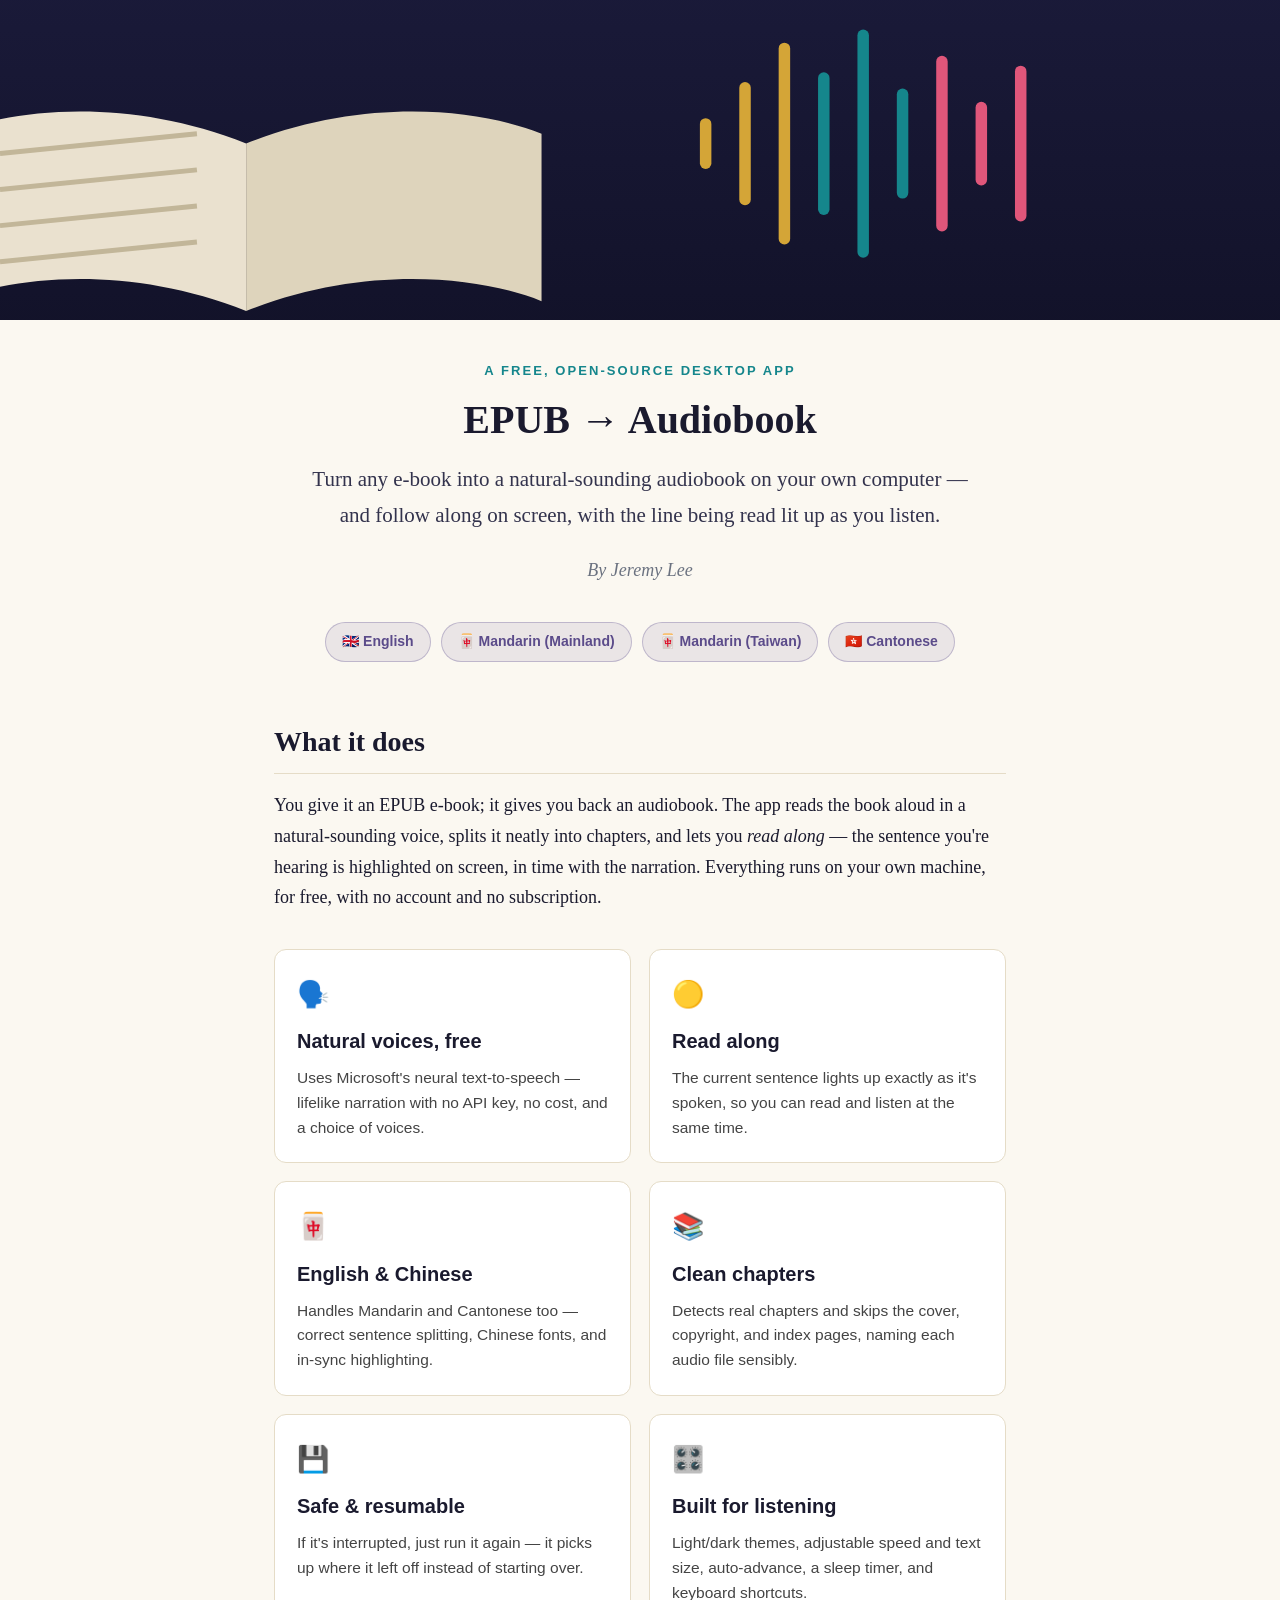
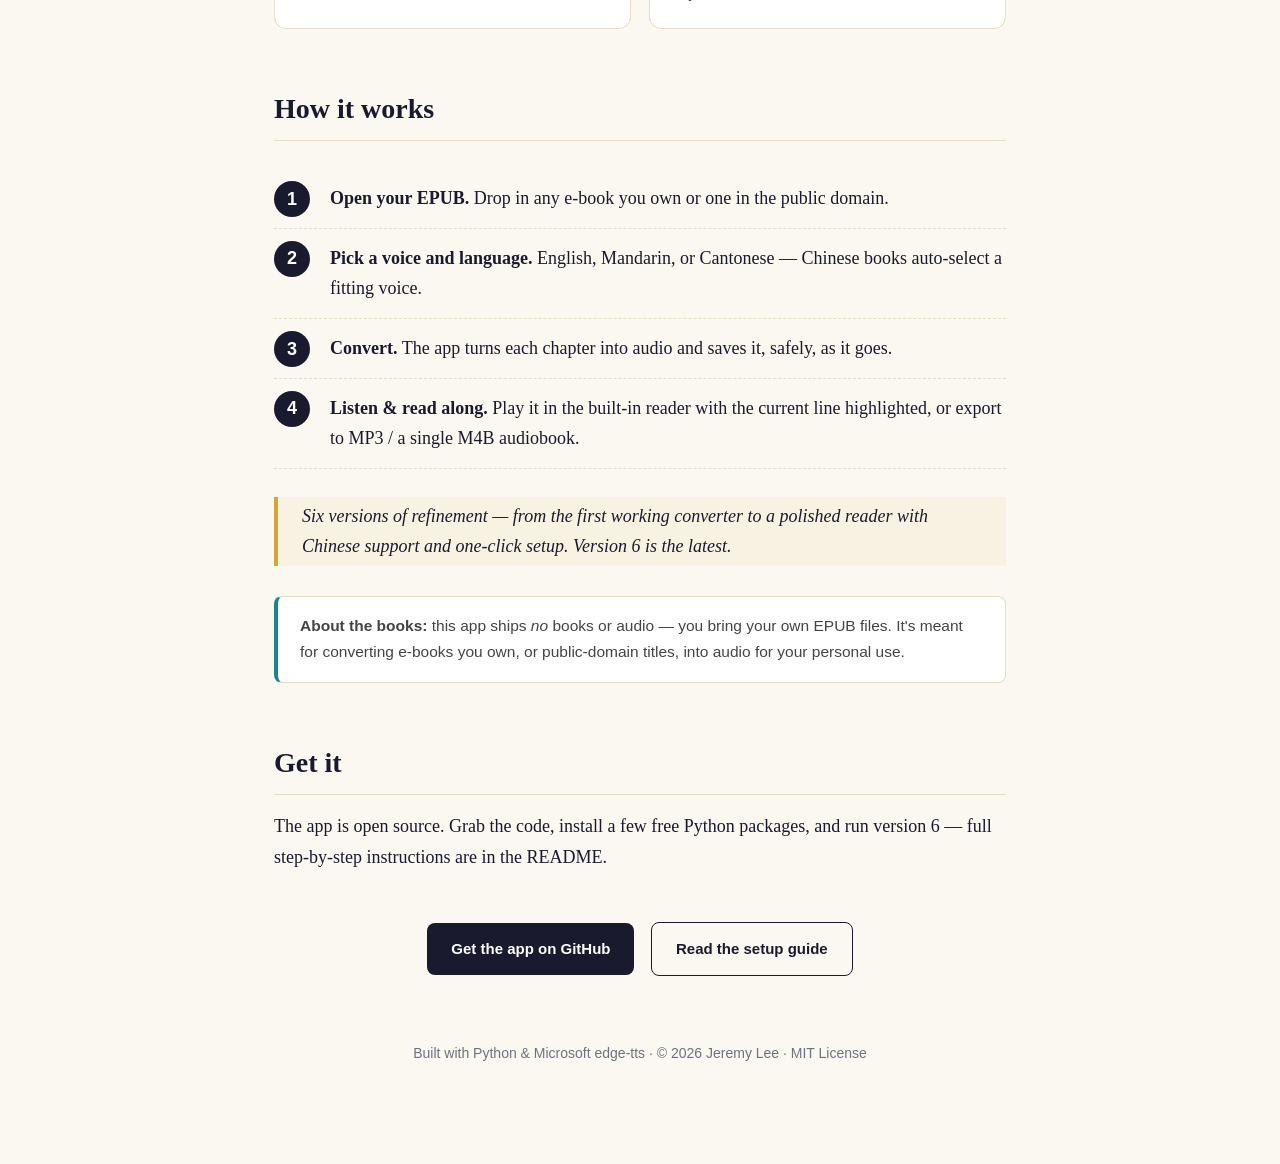
==== index.html @ 3f962c54 "EPUB to Audiobook: V1-V6 app code, README, and public showcase page (code only)" ====
<!DOCTYPE html>
<html lang="en">
<head>
<meta charset="utf-8"/>
<meta name="viewport" content="width=device-width, initial-scale=1"/>
<title>EPUB → Audiobook — Turn any e-book into an audiobook you can read along to</title>
<meta name="description" content="A free app that turns any EPUB e-book into a natural-sounding audiobook on your own computer — with read-along highlighting, in English, Mandarin, and Cantonese." />
<style>
  :root {
    --ink: #1a1a2e;
    --paper: #FBF8F1;
    --rule: #E5DCC7;
    --soft: #6B7280;
    --accent: #D4A537;
    --teal: #15868C;
    --plum: #5B4B8A;
  }
  * { box-sizing: border-box; }
  html, body { margin: 0; padding: 0; }
  body {
    background: var(--paper);
    color: var(--ink);
    font-family: Georgia, 'Times New Roman', serif;
    line-height: 1.7;
    font-size: 18px;
  }
  .hero { width: 100%; background: #14142b; overflow: hidden; }
  .hero svg { width: 100%; height: 320px; display: block; }
  .container { max-width: 780px; margin: 0 auto; padding: 40px 24px 80px; }
  .kicker {
    text-transform: uppercase;
    letter-spacing: 0.16em;
    font-family: 'Helvetica Neue', Arial, sans-serif;
    font-size: 13px;
    color: var(--teal);
    font-weight: 700;
    text-align: center;
    margin-bottom: 14px;
  }
  h1 { font-size: 40px; line-height: 1.2; text-align: center; margin: 0 0 18px; }
  .lede { font-size: 21px; color: #33334d; text-align: center; margin: 0 auto 8px; max-width: 660px; }
  .byline { color: var(--soft); font-style: italic; margin: 22px 0 36px; text-align: center; }
  h2 { font-size: 28px; margin: 56px 0 16px; border-bottom: 1px solid var(--rule); padding-bottom: 8px; }
  h3 { font-size: 20px; margin: 0 0 8px; }
  p { margin: 0 0 18px; }
  a { color: var(--teal); }
  .features { display: grid; grid-template-columns: repeat(2, 1fr); gap: 18px; margin: 36px 0; }
  .card {
    background: #fff; border: 1px solid var(--rule); border-radius: 12px;
    padding: 22px 22px; font-family: 'Helvetica Neue', Arial, sans-serif;
  }
  .card .ico { font-size: 26px; }
  .card h3 { font-family: 'Helvetica Neue', Arial, sans-serif; margin-top: 8px; }
  .card p { font-size: 15.5px; color: #444; margin: 0; line-height: 1.6; }
  .steps { counter-reset: step; list-style: none; padding: 0; margin: 28px 0; }
  .steps li {
    position: relative; padding: 14px 0 14px 56px; border-bottom: 1px dashed var(--rule);
  }
  .steps li::before {
    counter-increment: step; content: counter(step);
    position: absolute; left: 0; top: 12px;
    width: 36px; height: 36px; border-radius: 50%;
    background: var(--ink); color: #fff; font-family: 'Helvetica Neue', Arial, sans-serif;
    font-weight: 700; display: flex; align-items: center; justify-content: center;
  }
  .langs { display: flex; flex-wrap: wrap; gap: 10px; margin: 18px 0 6px; justify-content: center; }
  .chip {
    font-family: 'Helvetica Neue', Arial, sans-serif; font-size: 14px; font-weight: 600;
    background: rgba(91,75,138,0.10); color: var(--plum);
    border: 1px solid rgba(91,75,138,0.30); border-radius: 999px; padding: 7px 16px;
  }
  blockquote {
    border-left: 4px solid var(--accent); margin: 28px 0; padding: 4px 24px;
    font-style: italic; background: rgba(212, 165, 55, 0.08);
  }
  .btnrow { text-align: center; margin: 44px 0 8px; }
  .btn {
    display: inline-block; font-family: 'Helvetica Neue', Arial, sans-serif;
    font-size: 15px; font-weight: 600; text-decoration: none; padding: 13px 24px;
    border-radius: 8px; margin: 6px;
  }
  .btn-solid { background: var(--ink); color: #fff; }
  .btn-ghost { border: 1px solid var(--ink); color: var(--ink); }
  .note {
    background: #fff; border: 1px solid var(--rule); border-left: 4px solid var(--teal);
    border-radius: 8px; padding: 16px 22px; font-size: 15.5px; color: #444;
    font-family: 'Helvetica Neue', Arial, sans-serif; margin: 30px 0;
  }
  .footer { text-align: center; color: var(--soft); font-size: 14px; margin-top: 60px; font-family: 'Helvetica Neue', Arial, sans-serif; }
  @media (max-width: 560px) {
    h1 { font-size: 30px; }
    .features { grid-template-columns: 1fr; }
    .hero svg { height: 240px; }
  }
</style>
</head>
<body>
<div class="hero">
  <svg viewBox="0 0 780 320" preserveAspectRatio="xMidYMid slice" xmlns="http://www.w3.org/2000/svg" role="img" aria-label="An open book turning into sound waves">
    <defs>
      <linearGradient id="bg" x1="0" y1="0" x2="0" y2="1">
        <stop offset="0" stop-color="#1c1c3d"/>
        <stop offset="1" stop-color="#101025"/>
      </linearGradient>
    </defs>
    <rect width="780" height="320" fill="url(#bg)"/>
    <!-- open book -->
    <g transform="translate(150,150)">
      <path d="M0 0 C-70 -28 -140 -22 -180 -6 L-180 96 C-140 80 -70 74 0 102 Z" fill="#f3ead6" opacity="0.96"/>
      <path d="M0 0 C70 -28 140 -22 180 -6 L180 96 C140 80 70 74 0 102 Z" fill="#e7dcc2" opacity="0.96"/>
      <g stroke="#b9ac8c" stroke-width="3" opacity="0.8">
        <line x1="-150" y1="6" x2="-30" y2="-6"/>
        <line x1="-150" y1="28" x2="-30" y2="16"/>
        <line x1="-150" y1="50" x2="-30" y2="38"/>
        <line x1="-150" y1="72" x2="-30" y2="60"/>
      </g>
    </g>
    <!-- sound waves -->
    <g transform="translate(430,150)" stroke-linecap="round" fill="none">
      <g stroke="#D4A537" stroke-width="7">
        <line x1="0" y1="-12" x2="0" y2="12"/>
        <line x1="24" y1="-34" x2="24" y2="34"/>
        <line x1="48" y1="-58" x2="48" y2="58"/>
      </g>
      <g stroke="#15868C" stroke-width="7">
        <line x1="72" y1="-40" x2="72" y2="40"/>
        <line x1="96" y1="-66" x2="96" y2="66"/>
        <line x1="120" y1="-30" x2="120" y2="30"/>
      </g>
      <g stroke="#E0567A" stroke-width="7">
        <line x1="144" y1="-50" x2="144" y2="50"/>
        <line x1="168" y1="-22" x2="168" y2="22"/>
        <line x1="192" y1="-44" x2="192" y2="44"/>
      </g>
    </g>
  </svg>
</div>

<div class="container">
  <p class="kicker">A free, open-source desktop app</p>
  <h1>EPUB → Audiobook</h1>
  <p class="lede">Turn any e-book into a natural-sounding audiobook on your own computer —
  and follow along on screen, with the line being read lit up as you listen.</p>
  <p class="byline">By Jeremy Lee</p>

  <div class="langs">
    <span class="chip">🇬🇧 English</span>
    <span class="chip">🀄 Mandarin (Mainland)</span>
    <span class="chip">🀄 Mandarin (Taiwan)</span>
    <span class="chip">🇭🇰 Cantonese</span>
  </div>

  <h2>What it does</h2>
  <p>You give it an EPUB e-book; it gives you back an audiobook. The app reads the
  book aloud in a natural-sounding voice, splits it neatly into chapters, and lets
  you <em>read along</em> — the sentence you're hearing is highlighted on screen, in
  time with the narration. Everything runs on your own machine, for free, with no
  account and no subscription.</p>

  <div class="features">
    <div class="card">
      <div class="ico">🗣️</div>
      <h3>Natural voices, free</h3>
      <p>Uses Microsoft's neural text-to-speech — lifelike narration with no API key, no cost, and a choice of voices.</p>
    </div>
    <div class="card">
      <div class="ico">🟡</div>
      <h3>Read along</h3>
      <p>The current sentence lights up exactly as it's spoken, so you can read and listen at the same time.</p>
    </div>
    <div class="card">
      <div class="ico">🀄</div>
      <h3>English &amp; Chinese</h3>
      <p>Handles Mandarin and Cantonese too — correct sentence splitting, Chinese fonts, and in-sync highlighting.</p>
    </div>
    <div class="card">
      <div class="ico">📚</div>
      <h3>Clean chapters</h3>
      <p>Detects real chapters and skips the cover, copyright, and index pages, naming each audio file sensibly.</p>
    </div>
    <div class="card">
      <div class="ico">💾</div>
      <h3>Safe &amp; resumable</h3>
      <p>If it's interrupted, just run it again — it picks up where it left off instead of starting over.</p>
    </div>
    <div class="card">
      <div class="ico">🎛️</div>
      <h3>Built for listening</h3>
      <p>Light/dark themes, adjustable speed and text size, auto-advance, a sleep timer, and keyboard shortcuts.</p>
    </div>
  </div>

  <h2>How it works</h2>
  <ol class="steps">
    <li><strong>Open your EPUB.</strong> Drop in any e-book you own or one in the public domain.</li>
    <li><strong>Pick a voice and language.</strong> English, Mandarin, or Cantonese — Chinese books auto-select a fitting voice.</li>
    <li><strong>Convert.</strong> The app turns each chapter into audio and saves it, safely, as it goes.</li>
    <li><strong>Listen &amp; read along.</strong> Play it in the built-in reader with the current line highlighted, or export to MP3 / a single M4B audiobook.</li>
  </ol>

  <blockquote>Six versions of refinement — from the first working converter to a polished
  reader with Chinese support and one-click setup. Version 6 is the latest.</blockquote>

  <div class="note">
    <strong>About the books:</strong> this app ships <em>no</em> books or audio — you bring your
    own EPUB files. It's meant for converting e-books you own, or public-domain titles,
    into audio for your personal use.
  </div>

  <h2>Get it</h2>
  <p>The app is open source. Grab the code, install a few free Python packages, and run
  version 6 — full step-by-step instructions are in the README.</p>

  <div class="btnrow">
    <a class="btn btn-solid" href="https://github.com/lyhjeremy/epub-to-audiobook">Get the app on GitHub</a>
    <a class="btn btn-ghost" href="https://github.com/lyhjeremy/epub-to-audiobook#quick-start-v6">Read the setup guide</a>
  </div>

  <p class="footer">Built with Python &amp; Microsoft edge-tts &middot; &copy; 2026 Jeremy Lee &middot; MIT License</p>
</div>
</body>
</html>
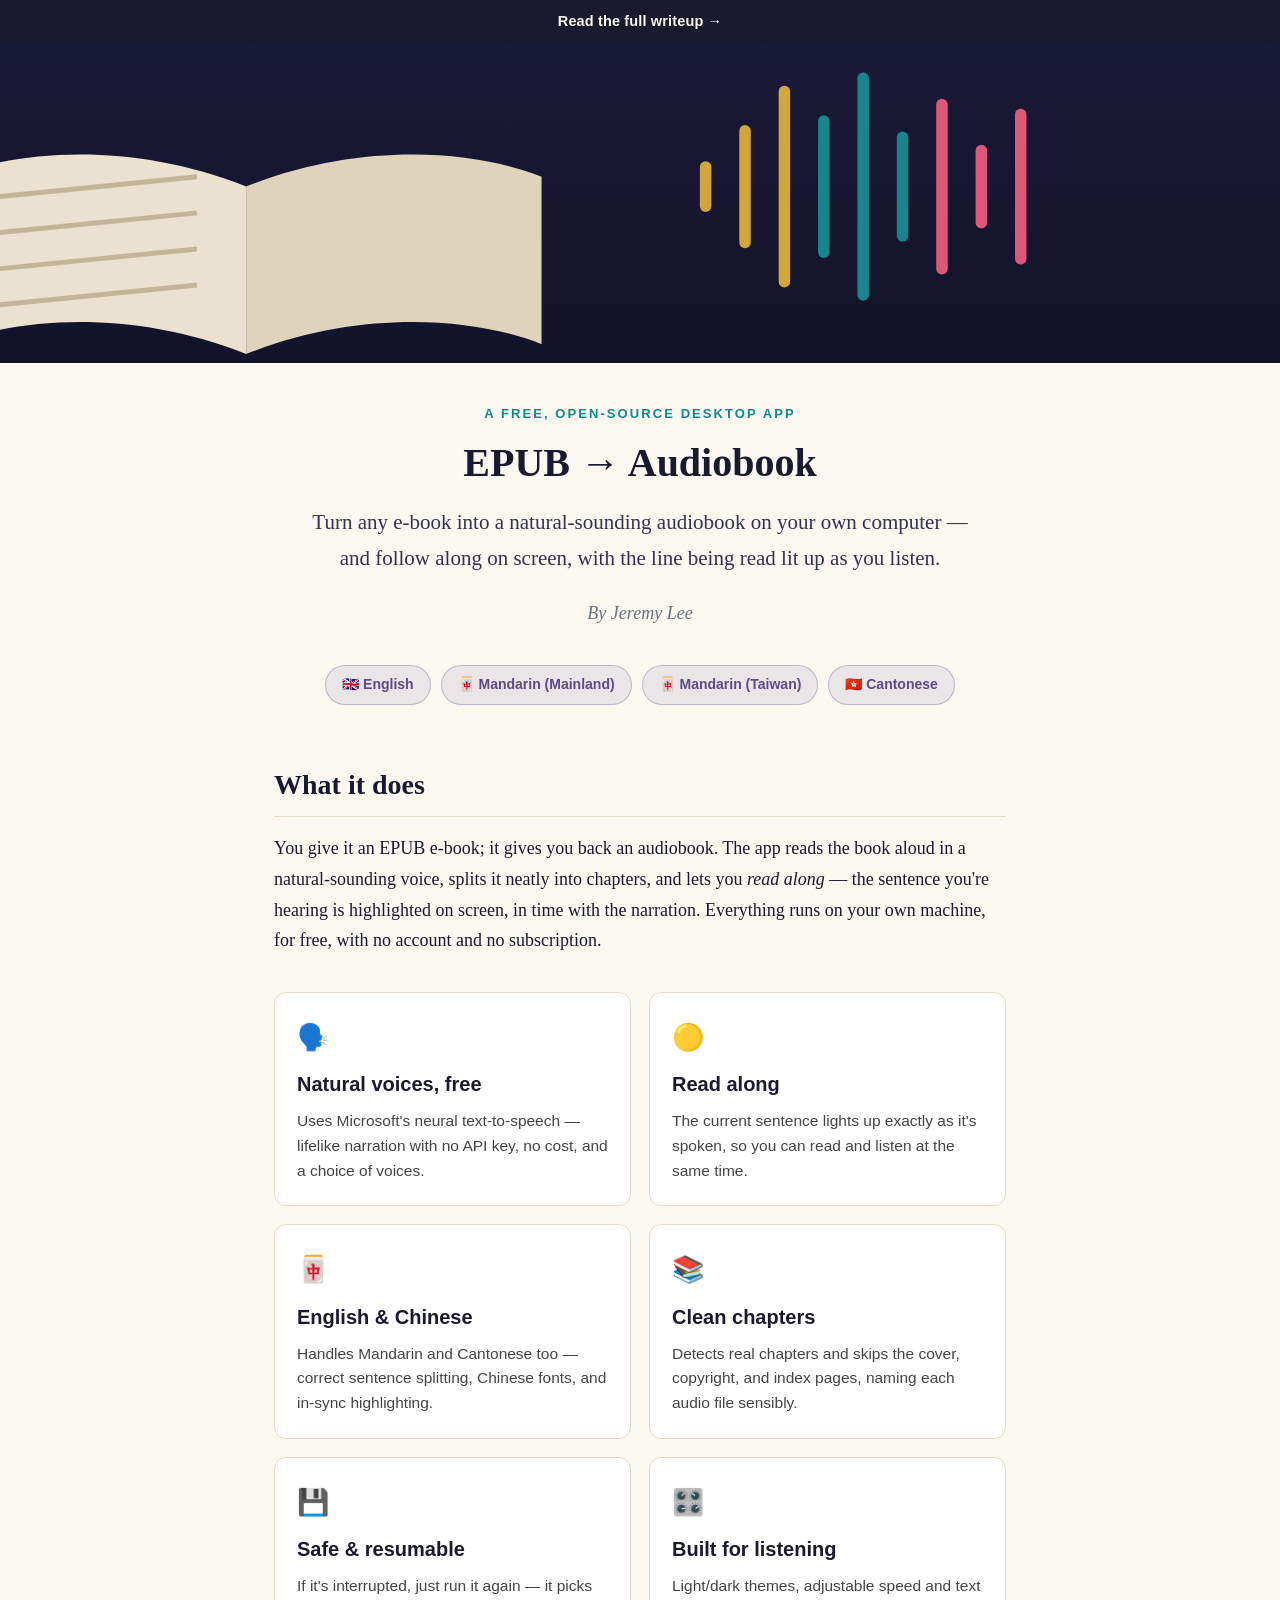
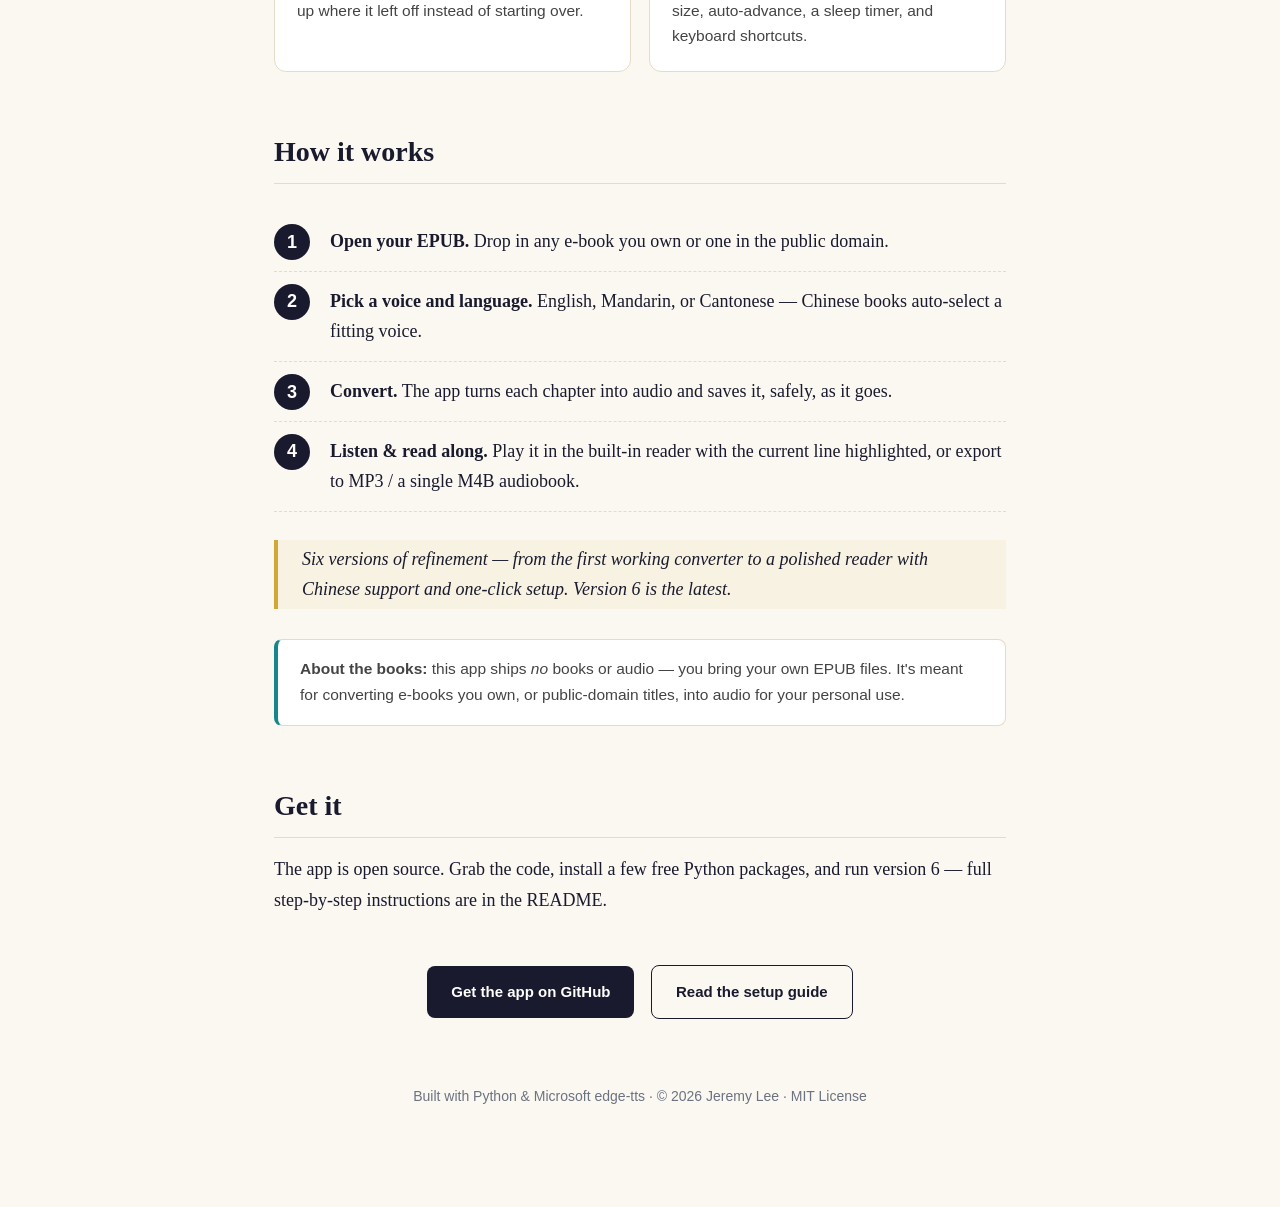
==== commit 25d369c9: "Link the writeup page from the landing page Nothing on the published site pointed at /overview/ befo" ====
--- a/index.html
+++ b/index.html
@@ -95,6 +95,8 @@
 </style>
 </head>
 <body>
+<a href="overview/" data-overview-link style="display:block;background:#1a1a2e;color:#FBF8F1;text-align:center;padding:11px 18px;font:600 14.5px/1.45 -apple-system,'Helvetica Neue',Arial,sans-serif;letter-spacing:.01em;text-decoration:none">Read the full writeup&nbsp;&rarr;</a>
+
 <div class="hero">
   <svg viewBox="0 0 780 320" preserveAspectRatio="xMidYMid slice" xmlns="http://www.w3.org/2000/svg" role="img" aria-label="An open book turning into sound waves">
     <defs>
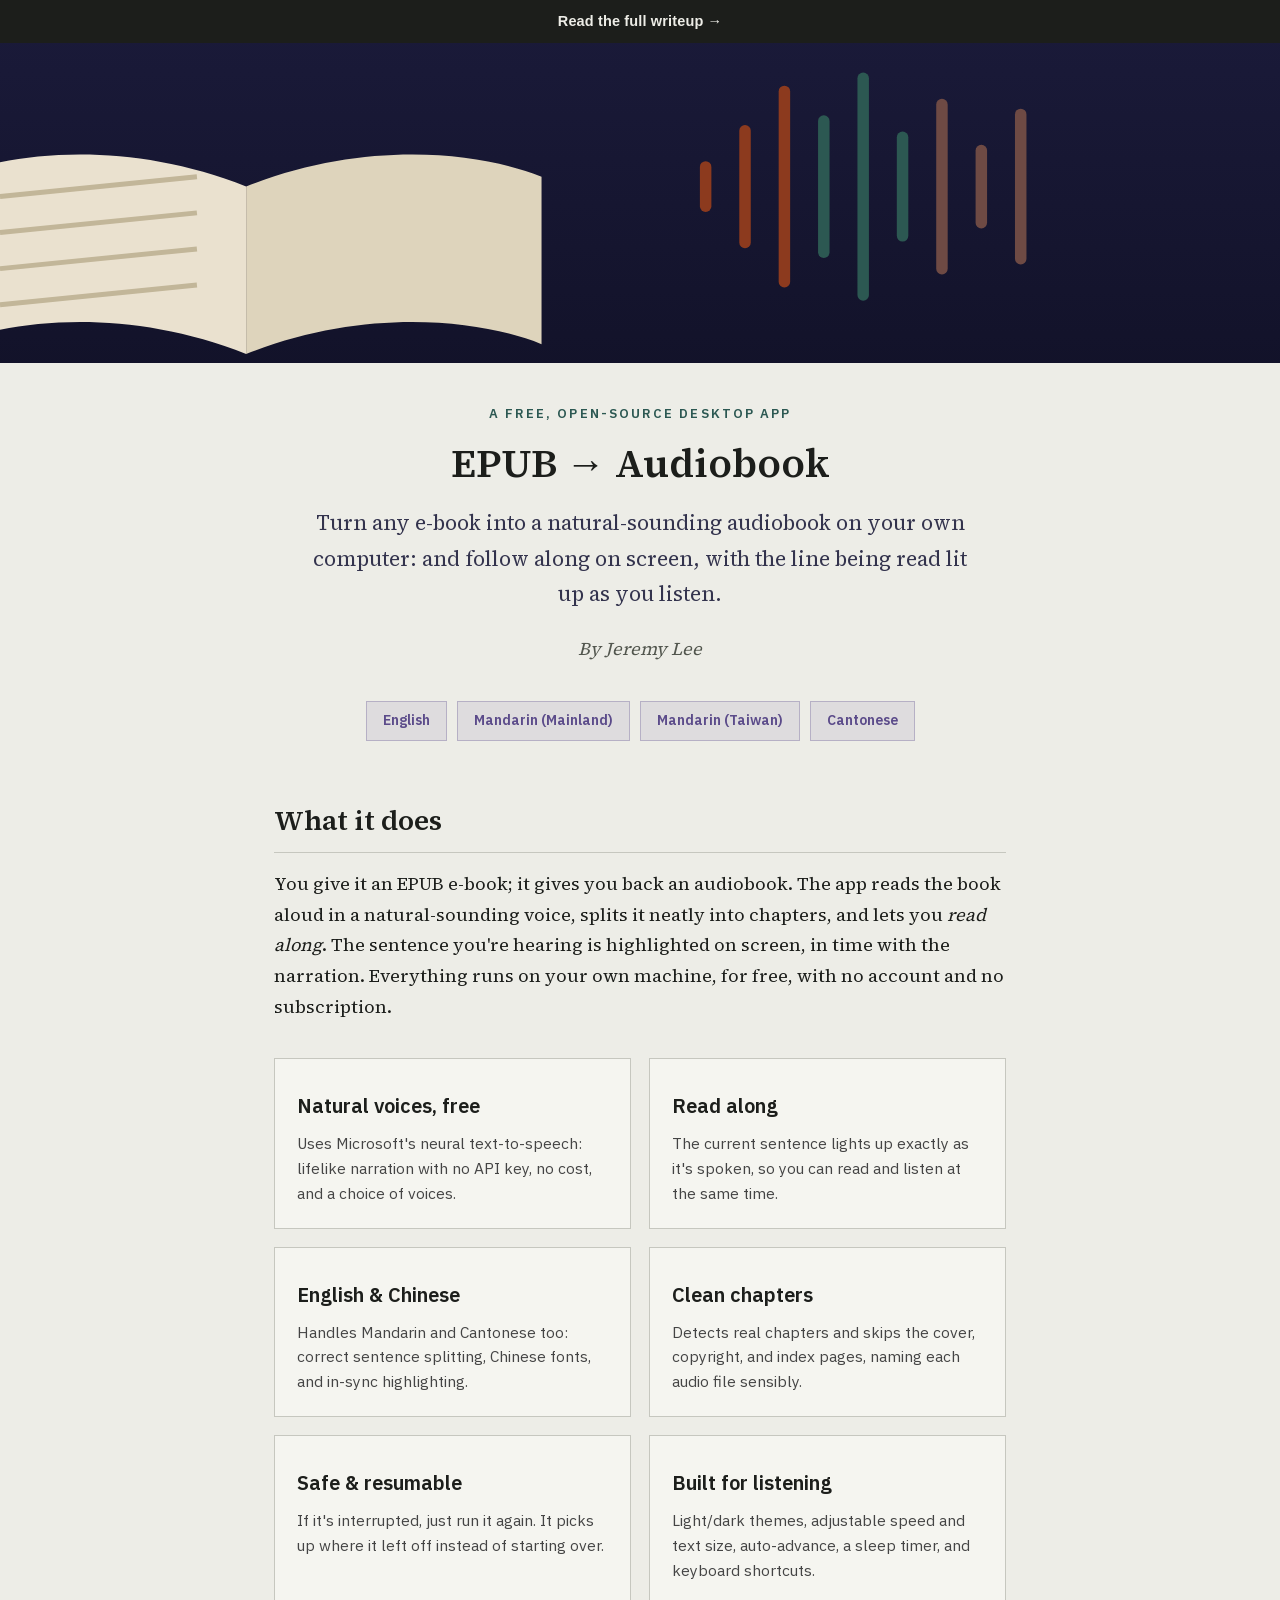
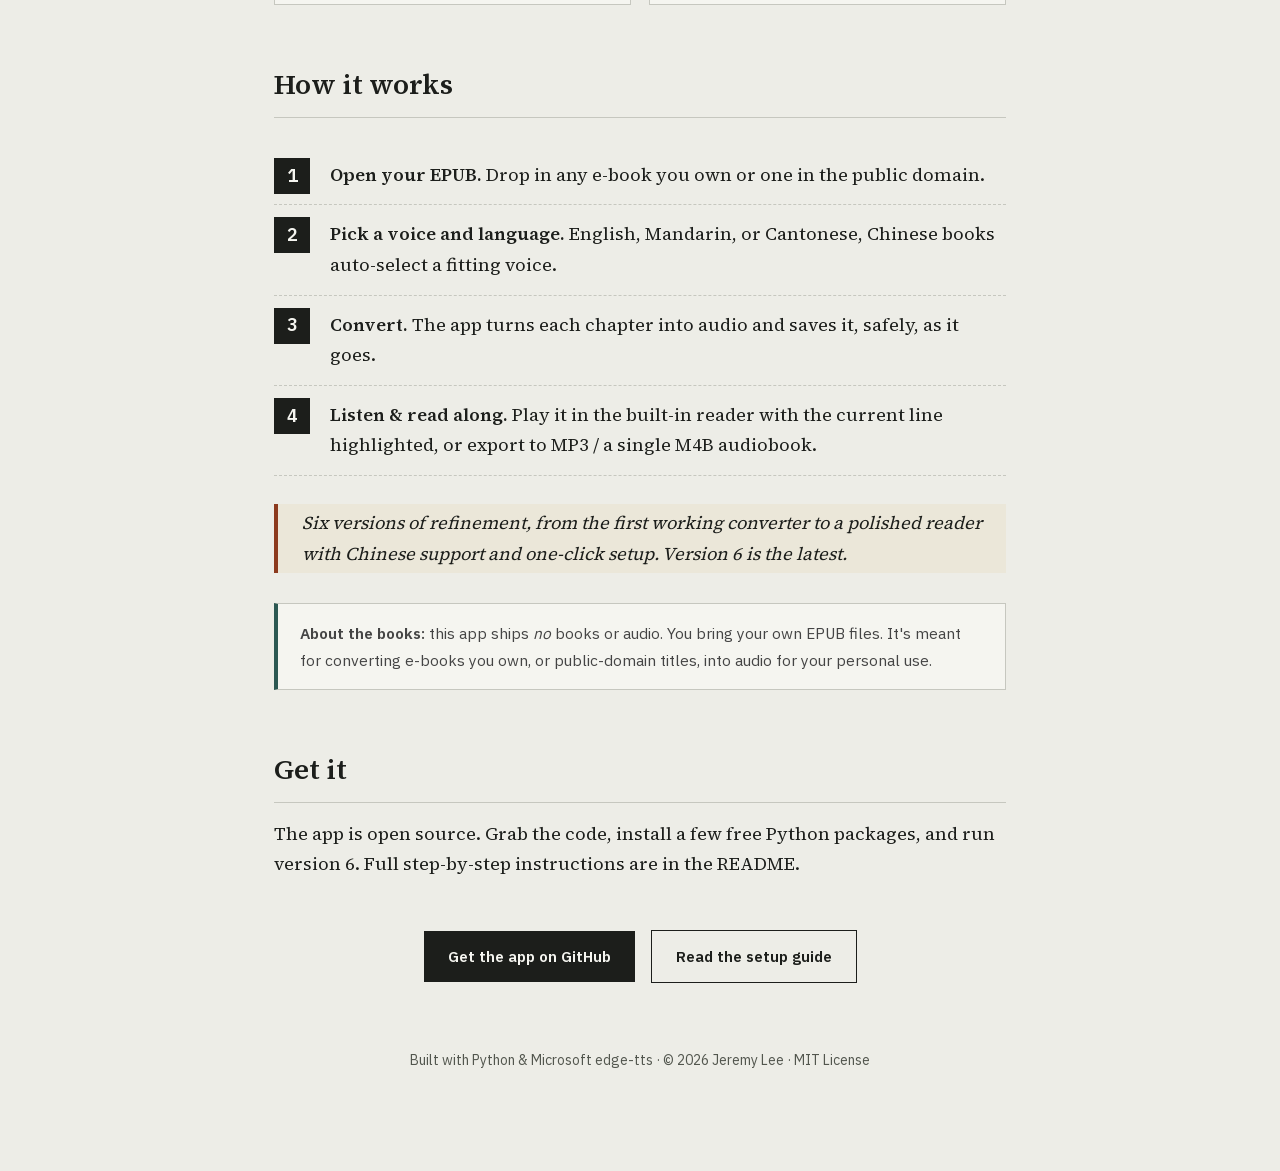
==== commit 4e5cf776: "Adopt the Ledger house style Replaces the cream and gold Georgia style with a technical-document ide" ====
--- a/index.html
+++ b/index.html
@@ -3,16 +3,22 @@
 <head>
 <meta charset="utf-8"/>
 <meta name="viewport" content="width=device-width, initial-scale=1"/>
-<title>EPUB → Audiobook — Turn any e-book into an audiobook you can read along to</title>
-<meta name="description" content="A free app that turns any EPUB e-book into a natural-sounding audiobook on your own computer — with read-along highlighting, in English, Mandarin, and Cantonese." />
+<title>EPUB → Audiobook: Turn any e-book into an audiobook you can read along to</title>
+<meta name="description" content="A free app that turns any EPUB e-book into a natural-sounding audiobook on your own computer, with read-along highlighting, in English, Mandarin, and Cantonese." />
 <style>
+@font-face{font-family:"Source Serif 4";src:url("fonts/SourceSerif4-400.woff2")format("woff2");font-weight:400;font-display:swap}
+@font-face{font-family:"Source Serif 4";src:url("fonts/SourceSerif4-600.woff2")format("woff2");font-weight:600;font-display:swap}
+@font-face{font-family:"IBM Plex Sans";src:url("fonts/IBMPlexSans-400.woff2")format("woff2");font-weight:400;font-display:swap}
+@font-face{font-family:"IBM Plex Sans";src:url("fonts/IBMPlexSans-600.woff2")format("woff2");font-weight:600;font-display:swap}
+@font-face{font-family:"IBM Plex Mono";src:url("fonts/IBMPlexMono-400.woff2")format("woff2");font-weight:400;font-display:swap}
+
   :root {
-    --ink: #1a1a2e;
-    --paper: #FBF8F1;
-    --rule: #E5DCC7;
-    --soft: #6B7280;
-    --accent: #D4A537;
-    --teal: #15868C;
+    --ink: #1C1E1B;
+    --paper: #EDEDE7;
+    --rule: #C6C7BF;
+    --soft: #52564E;
+    --accent: #8C3A1E;
+    --teal: #2C5852;
     --plum: #5B4B8A;
   }
   * { box-sizing: border-box; }
@@ -20,7 +26,7 @@
   body {
     background: var(--paper);
     color: var(--ink);
-    font-family: Georgia, 'Times New Roman', serif;
+    font-family: "Source Serif 4", "Iowan Old Style", "Palatino Linotype", Palatino, serif;
     line-height: 1.7;
     font-size: 18px;
   }
@@ -30,7 +36,7 @@
   .kicker {
     text-transform: uppercase;
     letter-spacing: 0.16em;
-    font-family: 'Helvetica Neue', Arial, sans-serif;
+    font-family: "IBM Plex Sans", "Helvetica Neue", Helvetica, Arial, sans-serif;
     font-size: 13px;
     color: var(--teal);
     font-weight: 700;
@@ -46,11 +52,11 @@
   a { color: var(--teal); }
   .features { display: grid; grid-template-columns: repeat(2, 1fr); gap: 18px; margin: 36px 0; }
   .card {
-    background: #fff; border: 1px solid var(--rule); border-radius: 12px;
-    padding: 22px 22px; font-family: 'Helvetica Neue', Arial, sans-serif;
+    background: #F5F5F0; border: 1px solid var(--rule); border-radius: 0;
+    padding: 22px 22px; font-family: "IBM Plex Sans", "Helvetica Neue", Helvetica, Arial, sans-serif;
   }
   .card .ico { font-size: 26px; }
-  .card h3 { font-family: 'Helvetica Neue', Arial, sans-serif; margin-top: 8px; }
+  .card h3 { font-family: "IBM Plex Sans", "Helvetica Neue", Helvetica, Arial, sans-serif; margin-top: 8px; }
   .card p { font-size: 15.5px; color: #444; margin: 0; line-height: 1.6; }
   .steps { counter-reset: step; list-style: none; padding: 0; margin: 28px 0; }
   .steps li {
@@ -59,15 +65,15 @@
   .steps li::before {
     counter-increment: step; content: counter(step);
     position: absolute; left: 0; top: 12px;
-    width: 36px; height: 36px; border-radius: 50%;
-    background: var(--ink); color: #fff; font-family: 'Helvetica Neue', Arial, sans-serif;
+    width: 36px; height: 36px; border-radius: 0;
+    background: var(--ink); color: #F5F5F0; font-family: "IBM Plex Sans", "Helvetica Neue", Helvetica, Arial, sans-serif;
     font-weight: 700; display: flex; align-items: center; justify-content: center;
   }
   .langs { display: flex; flex-wrap: wrap; gap: 10px; margin: 18px 0 6px; justify-content: center; }
   .chip {
-    font-family: 'Helvetica Neue', Arial, sans-serif; font-size: 14px; font-weight: 600;
+    font-family: "IBM Plex Sans", "Helvetica Neue", Helvetica, Arial, sans-serif; font-size: 14px; font-weight: 600;
     background: rgba(91,75,138,0.10); color: var(--plum);
-    border: 1px solid rgba(91,75,138,0.30); border-radius: 999px; padding: 7px 16px;
+    border: 1px solid rgba(91,75,138,0.30); border-radius: 0; padding: 7px 16px;
   }
   blockquote {
     border-left: 4px solid var(--accent); margin: 28px 0; padding: 4px 24px;
@@ -75,18 +81,18 @@
   }
   .btnrow { text-align: center; margin: 44px 0 8px; }
   .btn {
-    display: inline-block; font-family: 'Helvetica Neue', Arial, sans-serif;
+    display: inline-block; font-family: "IBM Plex Sans", "Helvetica Neue", Helvetica, Arial, sans-serif;
     font-size: 15px; font-weight: 600; text-decoration: none; padding: 13px 24px;
-    border-radius: 8px; margin: 6px;
-  }
-  .btn-solid { background: var(--ink); color: #fff; }
+    border-radius: 0; margin: 6px;
+  }
+  .btn-solid { background: var(--ink); color: #F5F5F0; }
   .btn-ghost { border: 1px solid var(--ink); color: var(--ink); }
   .note {
-    background: #fff; border: 1px solid var(--rule); border-left: 4px solid var(--teal);
-    border-radius: 8px; padding: 16px 22px; font-size: 15.5px; color: #444;
-    font-family: 'Helvetica Neue', Arial, sans-serif; margin: 30px 0;
-  }
-  .footer { text-align: center; color: var(--soft); font-size: 14px; margin-top: 60px; font-family: 'Helvetica Neue', Arial, sans-serif; }
+    background: #F5F5F0; border: 1px solid var(--rule); border-left: 4px solid var(--teal);
+    border-radius: 0; padding: 16px 22px; font-size: 15.5px; color: #444;
+    font-family: "IBM Plex Sans", "Helvetica Neue", Helvetica, Arial, sans-serif; margin: 30px 0;
+  }
+  .footer { text-align: center; color: var(--soft); font-size: 14px; margin-top: 60px; font-family: "IBM Plex Sans", "Helvetica Neue", Helvetica, Arial, sans-serif; }
   @media (max-width: 560px) {
     h1 { font-size: 30px; }
     .features { grid-template-columns: 1fr; }
@@ -95,7 +101,7 @@
 </style>
 </head>
 <body>
-<a href="overview/" data-overview-link style="display:block;background:#1a1a2e;color:#FBF8F1;text-align:center;padding:11px 18px;font:600 14.5px/1.45 -apple-system,'Helvetica Neue',Arial,sans-serif;letter-spacing:.01em;text-decoration:none">Read the full writeup&nbsp;&rarr;</a>
+<a href="overview/" data-overview-link style="display:block;background:#1C1E1B;color:#EDEDE7;text-align:center;padding:11px 18px;font:600 14.5px/1.45 -apple-system,'Helvetica Neue',Arial,sans-serif;letter-spacing:.01em;text-decoration:none">Read the full writeup&nbsp;&rarr;</a>
 
 <div class="hero">
   <svg viewBox="0 0 780 320" preserveAspectRatio="xMidYMid slice" xmlns="http://www.w3.org/2000/svg" role="img" aria-label="An open book turning into sound waves">
@@ -119,17 +125,17 @@
     </g>
     <!-- sound waves -->
     <g transform="translate(430,150)" stroke-linecap="round" fill="none">
-      <g stroke="#D4A537" stroke-width="7">
+      <g stroke="#8C3A1E" stroke-width="7">
         <line x1="0" y1="-12" x2="0" y2="12"/>
         <line x1="24" y1="-34" x2="24" y2="34"/>
         <line x1="48" y1="-58" x2="48" y2="58"/>
       </g>
-      <g stroke="#15868C" stroke-width="7">
+      <g stroke="#2C5852" stroke-width="7">
         <line x1="72" y1="-40" x2="72" y2="40"/>
         <line x1="96" y1="-66" x2="96" y2="66"/>
         <line x1="120" y1="-30" x2="120" y2="30"/>
       </g>
-      <g stroke="#E0567A" stroke-width="7">
+      <g stroke="#6E4A44" stroke-width="7">
         <line x1="144" y1="-50" x2="144" y2="50"/>
         <line x1="168" y1="-22" x2="168" y2="22"/>
         <line x1="192" y1="-44" x2="192" y2="44"/>
@@ -141,52 +147,46 @@
 <div class="container">
   <p class="kicker">A free, open-source desktop app</p>
   <h1>EPUB → Audiobook</h1>
-  <p class="lede">Turn any e-book into a natural-sounding audiobook on your own computer —
+  <p class="lede">Turn any e-book into a natural-sounding audiobook on your own computer:
   and follow along on screen, with the line being read lit up as you listen.</p>
   <p class="byline">By Jeremy Lee</p>
 
   <div class="langs">
-    <span class="chip">🇬🇧 English</span>
-    <span class="chip">🀄 Mandarin (Mainland)</span>
-    <span class="chip">🀄 Mandarin (Taiwan)</span>
-    <span class="chip">🇭🇰 Cantonese</span>
+    <span class="chip">English</span>
+    <span class="chip">Mandarin (Mainland)</span>
+    <span class="chip">Mandarin (Taiwan)</span>
+    <span class="chip">Cantonese</span>
   </div>
 
   <h2>What it does</h2>
   <p>You give it an EPUB e-book; it gives you back an audiobook. The app reads the
   book aloud in a natural-sounding voice, splits it neatly into chapters, and lets
-  you <em>read along</em> — the sentence you're hearing is highlighted on screen, in
+  you <em>read along</em>. The sentence you're hearing is highlighted on screen, in
   time with the narration. Everything runs on your own machine, for free, with no
   account and no subscription.</p>
 
   <div class="features">
     <div class="card">
-      <div class="ico">🗣️</div>
       <h3>Natural voices, free</h3>
-      <p>Uses Microsoft's neural text-to-speech — lifelike narration with no API key, no cost, and a choice of voices.</p>
-    </div>
-    <div class="card">
-      <div class="ico">🟡</div>
+      <p>Uses Microsoft's neural text-to-speech: lifelike narration with no API key, no cost, and a choice of voices.</p>
+    </div>
+    <div class="card">
       <h3>Read along</h3>
       <p>The current sentence lights up exactly as it's spoken, so you can read and listen at the same time.</p>
     </div>
     <div class="card">
-      <div class="ico">🀄</div>
       <h3>English &amp; Chinese</h3>
-      <p>Handles Mandarin and Cantonese too — correct sentence splitting, Chinese fonts, and in-sync highlighting.</p>
-    </div>
-    <div class="card">
-      <div class="ico">📚</div>
+      <p>Handles Mandarin and Cantonese too: correct sentence splitting, Chinese fonts, and in-sync highlighting.</p>
+    </div>
+    <div class="card">
       <h3>Clean chapters</h3>
       <p>Detects real chapters and skips the cover, copyright, and index pages, naming each audio file sensibly.</p>
     </div>
     <div class="card">
-      <div class="ico">💾</div>
       <h3>Safe &amp; resumable</h3>
-      <p>If it's interrupted, just run it again — it picks up where it left off instead of starting over.</p>
-    </div>
-    <div class="card">
-      <div class="ico">🎛️</div>
+      <p>If it's interrupted, just run it again. It picks up where it left off instead of starting over.</p>
+    </div>
+    <div class="card">
       <h3>Built for listening</h3>
       <p>Light/dark themes, adjustable speed and text size, auto-advance, a sleep timer, and keyboard shortcuts.</p>
     </div>
@@ -195,23 +195,23 @@
   <h2>How it works</h2>
   <ol class="steps">
     <li><strong>Open your EPUB.</strong> Drop in any e-book you own or one in the public domain.</li>
-    <li><strong>Pick a voice and language.</strong> English, Mandarin, or Cantonese — Chinese books auto-select a fitting voice.</li>
+    <li><strong>Pick a voice and language.</strong> English, Mandarin, or Cantonese, Chinese books auto-select a fitting voice.</li>
     <li><strong>Convert.</strong> The app turns each chapter into audio and saves it, safely, as it goes.</li>
     <li><strong>Listen &amp; read along.</strong> Play it in the built-in reader with the current line highlighted, or export to MP3 / a single M4B audiobook.</li>
   </ol>
 
-  <blockquote>Six versions of refinement — from the first working converter to a polished
+  <blockquote>Six versions of refinement, from the first working converter to a polished
   reader with Chinese support and one-click setup. Version 6 is the latest.</blockquote>
 
   <div class="note">
-    <strong>About the books:</strong> this app ships <em>no</em> books or audio — you bring your
+    <strong>About the books:</strong> this app ships <em>no</em> books or audio. You bring your
     own EPUB files. It's meant for converting e-books you own, or public-domain titles,
     into audio for your personal use.
   </div>
 
   <h2>Get it</h2>
   <p>The app is open source. Grab the code, install a few free Python packages, and run
-  version 6 — full step-by-step instructions are in the README.</p>
+  version 6. Full step-by-step instructions are in the README.</p>
 
   <div class="btnrow">
     <a class="btn btn-solid" href="https://github.com/lyhjeremy/epub-to-audiobook">Get the app on GitHub</a>
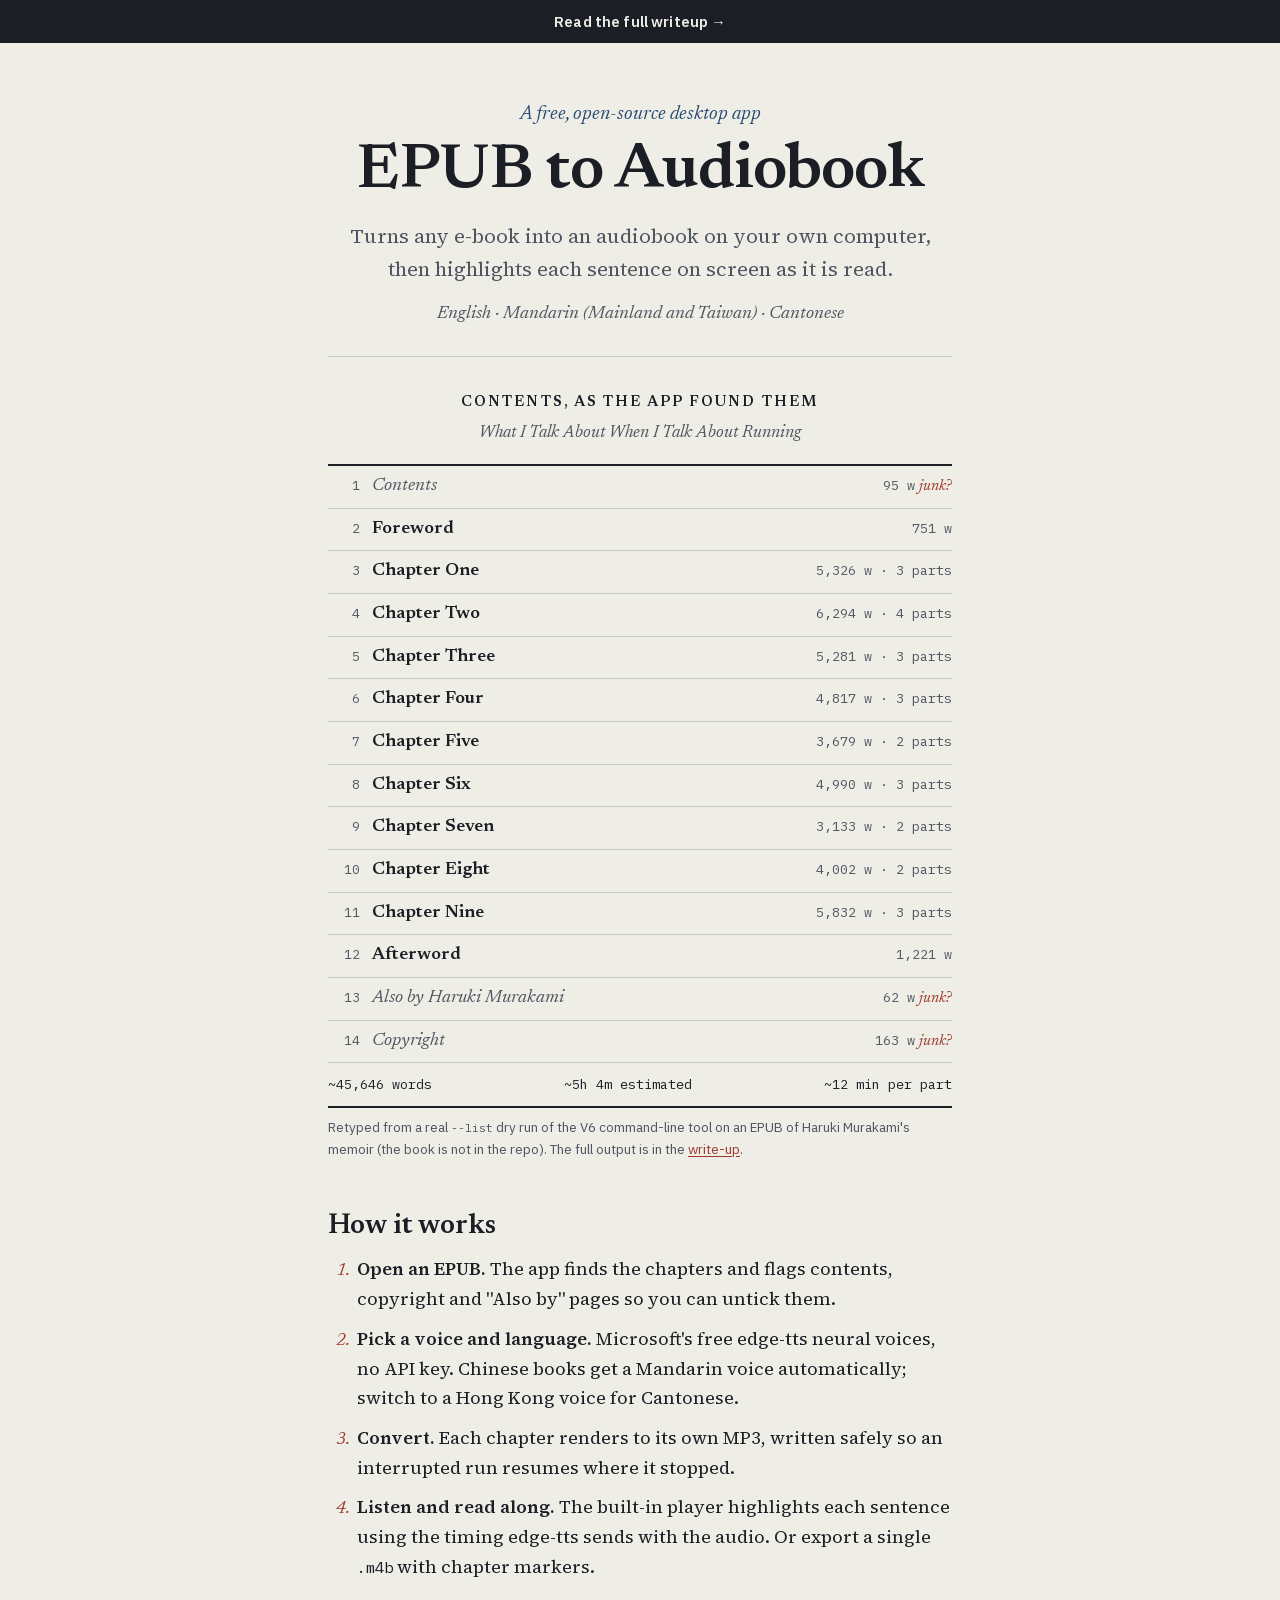
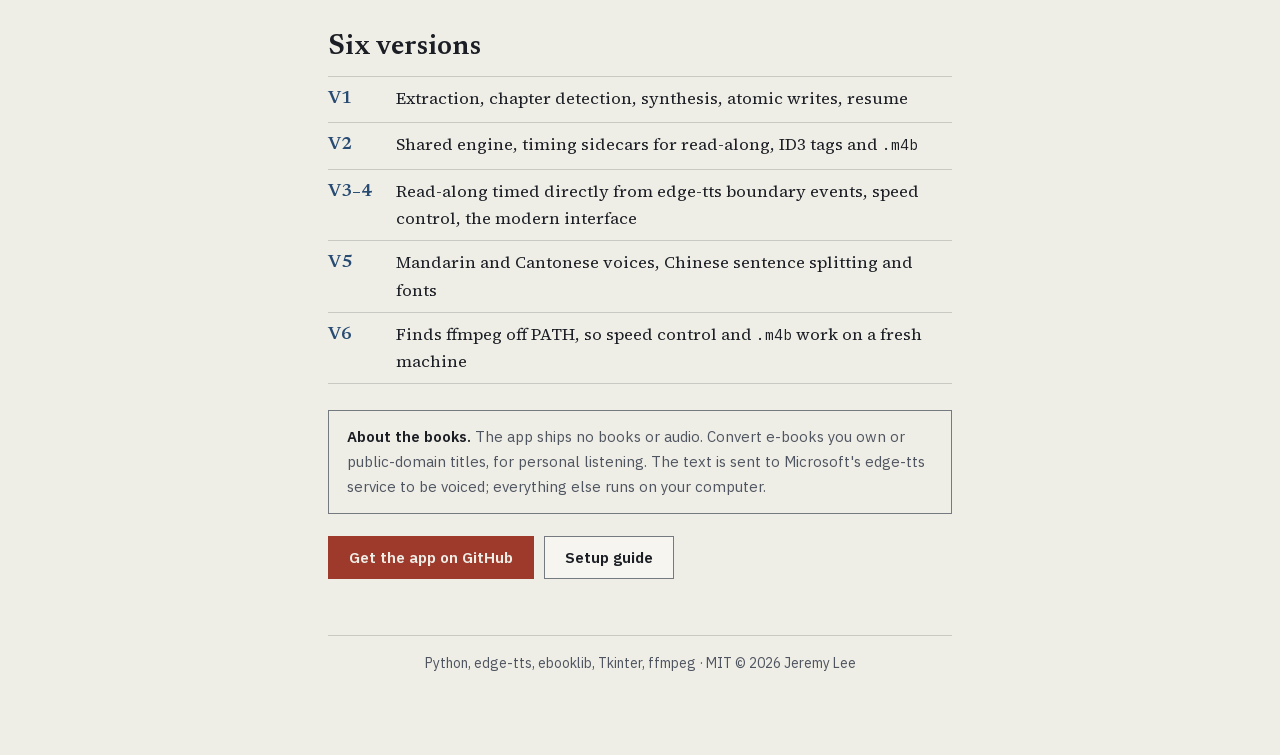
==== commit e5f9ad66: "Refresh README and pages (language family)" ====
--- a/index.html
+++ b/index.html
@@ -3,222 +3,112 @@
 <head>
 <meta charset="utf-8"/>
 <meta name="viewport" content="width=device-width, initial-scale=1"/>
-<title>EPUB → Audiobook: Turn any e-book into an audiobook you can read along to</title>
-<meta name="description" content="A free app that turns any EPUB e-book into a natural-sounding audiobook on your own computer, with read-along highlighting, in English, Mandarin, and Cantonese." />
+<title>EPUB to Audiobook</title>
+<meta name="description" content="A free desktop app that turns any EPUB into chapter-named MP3s or an M4B with natural neural voices, and highlights each sentence as it plays. English, Mandarin and Cantonese." />
+<link rel="stylesheet" href="assets/family.css"/>
 <style>
-@font-face{font-family:"Source Serif 4";src:url("fonts/SourceSerif4-400.woff2")format("woff2");font-weight:400;font-display:swap}
-@font-face{font-family:"Source Serif 4";src:url("fonts/SourceSerif4-600.woff2")format("woff2");font-weight:600;font-display:swap}
-@font-face{font-family:"IBM Plex Sans";src:url("fonts/IBMPlexSans-400.woff2")format("woff2");font-weight:400;font-display:swap}
-@font-face{font-family:"IBM Plex Sans";src:url("fonts/IBMPlexSans-600.woff2")format("woff2");font-weight:600;font-display:swap}
-@font-face{font-family:"IBM Plex Mono";src:url("fonts/IBMPlexMono-400.woff2")format("woff2");font-weight:400;font-display:swap}
-
-  :root {
-    --ink: #1C1E1B;
-    --paper: #EDEDE7;
-    --rule: #C6C7BF;
-    --soft: #52564E;
-    --accent: #8C3A1E;
-    --teal: #2C5852;
-    --plum: #5B4B8A;
-  }
-  * { box-sizing: border-box; }
-  html, body { margin: 0; padding: 0; }
-  body {
-    background: var(--paper);
-    color: var(--ink);
-    font-family: "Source Serif 4", "Iowan Old Style", "Palatino Linotype", Palatino, serif;
-    line-height: 1.7;
-    font-size: 18px;
-  }
-  .hero { width: 100%; background: #14142b; overflow: hidden; }
-  .hero svg { width: 100%; height: 320px; display: block; }
-  .container { max-width: 780px; margin: 0 auto; padding: 40px 24px 80px; }
-  .kicker {
-    text-transform: uppercase;
-    letter-spacing: 0.16em;
-    font-family: "IBM Plex Sans", "Helvetica Neue", Helvetica, Arial, sans-serif;
-    font-size: 13px;
-    color: var(--teal);
-    font-weight: 700;
-    text-align: center;
-    margin-bottom: 14px;
-  }
-  h1 { font-size: 40px; line-height: 1.2; text-align: center; margin: 0 0 18px; }
-  .lede { font-size: 21px; color: #33334d; text-align: center; margin: 0 auto 8px; max-width: 660px; }
-  .byline { color: var(--soft); font-style: italic; margin: 22px 0 36px; text-align: center; }
-  h2 { font-size: 28px; margin: 56px 0 16px; border-bottom: 1px solid var(--rule); padding-bottom: 8px; }
-  h3 { font-size: 20px; margin: 0 0 8px; }
-  p { margin: 0 0 18px; }
-  a { color: var(--teal); }
-  .features { display: grid; grid-template-columns: repeat(2, 1fr); gap: 18px; margin: 36px 0; }
-  .card {
-    background: #F5F5F0; border: 1px solid var(--rule); border-radius: 0;
-    padding: 22px 22px; font-family: "IBM Plex Sans", "Helvetica Neue", Helvetica, Arial, sans-serif;
-  }
-  .card .ico { font-size: 26px; }
-  .card h3 { font-family: "IBM Plex Sans", "Helvetica Neue", Helvetica, Arial, sans-serif; margin-top: 8px; }
-  .card p { font-size: 15.5px; color: #444; margin: 0; line-height: 1.6; }
-  .steps { counter-reset: step; list-style: none; padding: 0; margin: 28px 0; }
-  .steps li {
-    position: relative; padding: 14px 0 14px 56px; border-bottom: 1px dashed var(--rule);
-  }
-  .steps li::before {
-    counter-increment: step; content: counter(step);
-    position: absolute; left: 0; top: 12px;
-    width: 36px; height: 36px; border-radius: 0;
-    background: var(--ink); color: #F5F5F0; font-family: "IBM Plex Sans", "Helvetica Neue", Helvetica, Arial, sans-serif;
-    font-weight: 700; display: flex; align-items: center; justify-content: center;
-  }
-  .langs { display: flex; flex-wrap: wrap; gap: 10px; margin: 18px 0 6px; justify-content: center; }
-  .chip {
-    font-family: "IBM Plex Sans", "Helvetica Neue", Helvetica, Arial, sans-serif; font-size: 14px; font-weight: 600;
-    background: rgba(91,75,138,0.10); color: var(--plum);
-    border: 1px solid rgba(91,75,138,0.30); border-radius: 0; padding: 7px 16px;
-  }
-  blockquote {
-    border-left: 4px solid var(--accent); margin: 28px 0; padding: 4px 24px;
-    font-style: italic; background: rgba(212, 165, 55, 0.08);
-  }
-  .btnrow { text-align: center; margin: 44px 0 8px; }
-  .btn {
-    display: inline-block; font-family: "IBM Plex Sans", "Helvetica Neue", Helvetica, Arial, sans-serif;
-    font-size: 15px; font-weight: 600; text-decoration: none; padding: 13px 24px;
-    border-radius: 0; margin: 6px;
-  }
-  .btn-solid { background: var(--ink); color: #F5F5F0; }
-  .btn-ghost { border: 1px solid var(--ink); color: var(--ink); }
-  .note {
-    background: #F5F5F0; border: 1px solid var(--rule); border-left: 4px solid var(--teal);
-    border-radius: 0; padding: 16px 22px; font-size: 15.5px; color: #444;
-    font-family: "IBM Plex Sans", "Helvetica Neue", Helvetica, Arial, sans-serif; margin: 30px 0;
-  }
-  .footer { text-align: center; color: var(--soft); font-size: 14px; margin-top: 60px; font-family: "IBM Plex Sans", "Helvetica Neue", Helvetica, Arial, sans-serif; }
-  @media (max-width: 560px) {
-    h1 { font-size: 30px; }
-    .features { grid-template-columns: 1fr; }
-    .hero svg { height: 240px; }
-  }
+  *{box-sizing:border-box;border-radius:0}
+  html,body{margin:0;padding:0}
+  body{background:var(--paper);color:var(--ink);font-family:var(--font-head);font-size:18px;line-height:1.65}
+  a{color:var(--signal);text-underline-offset:2px}
+  a:hover{color:var(--ink)}
+  :focus-visible{outline:2px solid var(--signal);outline-offset:2px}
+  .page{max-width:42rem;margin:0 auto;padding:56px 24px 80px}
+  .title{text-align:center;border-bottom:1px solid var(--rule);padding-bottom:26px;margin-bottom:34px}
+  .title .eyebrow{font-family:var(--font-display);font-style:italic;font-size:19px;color:var(--signal-2);margin:0 0 10px}
+  h1{font-family:var(--font-display);font-weight:600;font-size:clamp(40px,7vw,64px);line-height:1;letter-spacing:-.015em;margin:0 0 16px}
+  .lede{font-size:20px;color:var(--ink-2);margin:0 auto;max-width:32em}
+  .langs{font-family:var(--font-display);font-style:italic;color:var(--ink-2);margin:14px 0 0}
+  .contents h2{font-family:var(--font-display);font-weight:600;font-size:15px;letter-spacing:.14em;text-transform:uppercase;text-align:center;margin:0 0 4px}
+  .contents .src{font-family:var(--font-display);font-style:italic;text-align:center;color:var(--ink-2);margin:0 0 16px;font-size:17px}
+  .toc{margin:0;padding:0;list-style:none;border-top:2px solid var(--ink)}
+  .toc li{display:grid;grid-template-columns:2rem minmax(0,1fr) auto;gap:0 12px;align-items:baseline;padding:6px 0;border-bottom:1px solid var(--rule)}
+  .toc .i{font-family:var(--font-mono);font-size:13px;color:var(--ink-2);text-align:right}
+  .toc .t{font-family:var(--font-display);font-weight:600;font-size:18px}
+  .toc .w{font-family:var(--font-mono);font-size:13.5px;color:var(--ink-2);white-space:nowrap}
+  .toc li.junk .t{font-weight:400;font-style:italic;color:var(--ink-2)}
+  .toc li.junk .w::after{content:" junk?";font-family:var(--font-display);font-style:italic;color:var(--signal);font-size:15px}
+  .toc-foot{display:flex;justify-content:space-between;flex-wrap:wrap;gap:6px 16px;font-family:var(--font-mono);font-size:13.5px;color:var(--ink);padding:10px 0;border-bottom:2px solid var(--ink)}
+  .cap{font-family:var(--font-body);font-size:13.5px;color:var(--ink-2);margin:8px 0 0}
+  h3{font-family:var(--font-display);font-weight:600;font-size:28px;line-height:1.15;margin:50px 0 12px}
+  p{margin:0 0 14px}
+  ol.steps{margin:0;padding:0 0 0 1.4em}
+  ol.steps li{margin:0 0 10px;padding-left:4px}
+  ol.steps li::marker{font-family:var(--font-display);font-style:italic;color:var(--signal)}
+  ol.steps b{font-weight:600}
+  dl.ver{margin:0;border-top:1px solid var(--rule)}
+  dl.ver div{display:grid;grid-template-columns:3.4rem minmax(0,1fr);gap:0 14px;padding:8px 0;border-bottom:1px solid var(--rule)}
+  dl.ver dt{font-family:var(--font-display);font-weight:600;color:var(--signal-2)}
+  dl.ver dd{margin:0;font-size:16.5px}
+  code{font-family:var(--font-mono);font-size:.86em}
+  .note{border:1px solid var(--edge);padding:14px 18px;font-family:var(--font-body);font-size:15px;color:var(--ink-2);margin-top:26px}
+  .note b{color:var(--ink)}
+  .btns{display:flex;flex-wrap:wrap;gap:10px;margin-top:22px}
+  .btn{display:inline-block;padding:11px 20px;font:600 15.5px/1.2 var(--font-body);text-decoration:none;border:1px solid var(--edge);color:var(--ink);background:var(--panel)}
+  .btn.primary{background:var(--signal);border-color:var(--signal);color:var(--paper)}
+  .btn:hover{background:var(--ink);border-color:var(--ink);color:var(--paper)}
+  footer{border-top:1px solid var(--rule);margin-top:56px;padding-top:16px;font-family:var(--font-body);font-size:14px;color:var(--ink-2);text-align:center}
 </style>
 </head>
 <body>
-<a href="overview/" data-overview-link style="display:block;background:#1C1E1B;color:#EDEDE7;text-align:center;padding:11px 18px;font:600 14.5px/1.45 -apple-system,'Helvetica Neue',Arial,sans-serif;letter-spacing:.01em;text-decoration:none">Read the full writeup&nbsp;&rarr;</a>
+<a href="overview/" data-overview-link style="display:block;background:var(--ink);color:var(--paper);text-align:center;padding:11px 18px;font:600 14.5px/1.45 var(--font-body);letter-spacing:.01em;text-decoration:none">Read the full writeup&nbsp;&rarr;</a>
 
-<div class="hero">
-  <svg viewBox="0 0 780 320" preserveAspectRatio="xMidYMid slice" xmlns="http://www.w3.org/2000/svg" role="img" aria-label="An open book turning into sound waves">
-    <defs>
-      <linearGradient id="bg" x1="0" y1="0" x2="0" y2="1">
-        <stop offset="0" stop-color="#1c1c3d"/>
-        <stop offset="1" stop-color="#101025"/>
-      </linearGradient>
-    </defs>
-    <rect width="780" height="320" fill="url(#bg)"/>
-    <!-- open book -->
-    <g transform="translate(150,150)">
-      <path d="M0 0 C-70 -28 -140 -22 -180 -6 L-180 96 C-140 80 -70 74 0 102 Z" fill="#f3ead6" opacity="0.96"/>
-      <path d="M0 0 C70 -28 140 -22 180 -6 L180 96 C140 80 70 74 0 102 Z" fill="#e7dcc2" opacity="0.96"/>
-      <g stroke="#b9ac8c" stroke-width="3" opacity="0.8">
-        <line x1="-150" y1="6" x2="-30" y2="-6"/>
-        <line x1="-150" y1="28" x2="-30" y2="16"/>
-        <line x1="-150" y1="50" x2="-30" y2="38"/>
-        <line x1="-150" y1="72" x2="-30" y2="60"/>
-      </g>
-    </g>
-    <!-- sound waves -->
-    <g transform="translate(430,150)" stroke-linecap="round" fill="none">
-      <g stroke="#8C3A1E" stroke-width="7">
-        <line x1="0" y1="-12" x2="0" y2="12"/>
-        <line x1="24" y1="-34" x2="24" y2="34"/>
-        <line x1="48" y1="-58" x2="48" y2="58"/>
-      </g>
-      <g stroke="#2C5852" stroke-width="7">
-        <line x1="72" y1="-40" x2="72" y2="40"/>
-        <line x1="96" y1="-66" x2="96" y2="66"/>
-        <line x1="120" y1="-30" x2="120" y2="30"/>
-      </g>
-      <g stroke="#6E4A44" stroke-width="7">
-        <line x1="144" y1="-50" x2="144" y2="50"/>
-        <line x1="168" y1="-22" x2="168" y2="22"/>
-        <line x1="192" y1="-44" x2="192" y2="44"/>
-      </g>
-    </g>
-  </svg>
-</div>
-
-<div class="container">
-  <p class="kicker">A free, open-source desktop app</p>
-  <h1>EPUB → Audiobook</h1>
-  <p class="lede">Turn any e-book into a natural-sounding audiobook on your own computer:
-  and follow along on screen, with the line being read lit up as you listen.</p>
-  <p class="byline">By Jeremy Lee</p>
-
-  <div class="langs">
-    <span class="chip">English</span>
-    <span class="chip">Mandarin (Mainland)</span>
-    <span class="chip">Mandarin (Taiwan)</span>
-    <span class="chip">Cantonese</span>
+<main class="page">
+  <div class="title">
+    <p class="eyebrow">A free, open-source desktop app</p>
+    <h1>EPUB to Audiobook</h1>
+    <p class="lede">Turns any e-book into an audiobook on your own computer, then highlights each sentence on screen as it is read.</p>
+    <p class="langs">English · Mandarin (Mainland and Taiwan) · Cantonese</p>
   </div>
 
-  <h2>What it does</h2>
-  <p>You give it an EPUB e-book; it gives you back an audiobook. The app reads the
-  book aloud in a natural-sounding voice, splits it neatly into chapters, and lets
-  you <em>read along</em>. The sentence you're hearing is highlighted on screen, in
-  time with the narration. Everything runs on your own machine, for free, with no
-  account and no subscription.</p>
+  <section class="contents" aria-label="Chapters detected in a real book">
+    <h2>Contents, as the app found them</h2>
+    <p class="src">What I Talk About When I Talk About Running</p>
+    <ol class="toc">
+      <li class="junk"><span class="i">1</span><span class="t">Contents</span><span class="w">95 w</span></li>
+      <li><span class="i">2</span><span class="t">Foreword</span><span class="w">751 w</span></li>
+      <li><span class="i">3</span><span class="t">Chapter One</span><span class="w">5,326 w · 3 parts</span></li>
+      <li><span class="i">4</span><span class="t">Chapter Two</span><span class="w">6,294 w · 4 parts</span></li>
+      <li><span class="i">5</span><span class="t">Chapter Three</span><span class="w">5,281 w · 3 parts</span></li>
+      <li><span class="i">6</span><span class="t">Chapter Four</span><span class="w">4,817 w · 3 parts</span></li>
+      <li><span class="i">7</span><span class="t">Chapter Five</span><span class="w">3,679 w · 2 parts</span></li>
+      <li><span class="i">8</span><span class="t">Chapter Six</span><span class="w">4,990 w · 3 parts</span></li>
+      <li><span class="i">9</span><span class="t">Chapter Seven</span><span class="w">3,133 w · 2 parts</span></li>
+      <li><span class="i">10</span><span class="t">Chapter Eight</span><span class="w">4,002 w · 2 parts</span></li>
+      <li><span class="i">11</span><span class="t">Chapter Nine</span><span class="w">5,832 w · 3 parts</span></li>
+      <li><span class="i">12</span><span class="t">Afterword</span><span class="w">1,221 w</span></li>
+      <li class="junk"><span class="i">13</span><span class="t">Also by Haruki Murakami</span><span class="w">62 w</span></li>
+      <li class="junk"><span class="i">14</span><span class="t">Copyright</span><span class="w">163 w</span></li>
+    </ol>
+    <div class="toc-foot"><span>~45,646 words</span><span>~5h 4m estimated</span><span>~12 min per part</span></div>
+    <p class="cap">Retyped from a real <code>--list</code> dry run of the V6 command-line tool on an EPUB of Haruki Murakami's memoir (the book is not in the repo). The full output is in the <a href="overview/">write-up</a>.</p>
+  </section>
 
-  <div class="features">
-    <div class="card">
-      <h3>Natural voices, free</h3>
-      <p>Uses Microsoft's neural text-to-speech: lifelike narration with no API key, no cost, and a choice of voices.</p>
-    </div>
-    <div class="card">
-      <h3>Read along</h3>
-      <p>The current sentence lights up exactly as it's spoken, so you can read and listen at the same time.</p>
-    </div>
-    <div class="card">
-      <h3>English &amp; Chinese</h3>
-      <p>Handles Mandarin and Cantonese too: correct sentence splitting, Chinese fonts, and in-sync highlighting.</p>
-    </div>
-    <div class="card">
-      <h3>Clean chapters</h3>
-      <p>Detects real chapters and skips the cover, copyright, and index pages, naming each audio file sensibly.</p>
-    </div>
-    <div class="card">
-      <h3>Safe &amp; resumable</h3>
-      <p>If it's interrupted, just run it again. It picks up where it left off instead of starting over.</p>
-    </div>
-    <div class="card">
-      <h3>Built for listening</h3>
-      <p>Light/dark themes, adjustable speed and text size, auto-advance, a sleep timer, and keyboard shortcuts.</p>
-    </div>
+  <h3>How it works</h3>
+  <ol class="steps">
+    <li><b>Open an EPUB.</b> The app finds the chapters and flags contents, copyright and "Also by" pages so you can untick them.</li>
+    <li><b>Pick a voice and language.</b> Microsoft's free edge-tts neural voices, no API key. Chinese books get a Mandarin voice automatically; switch to a Hong Kong voice for Cantonese.</li>
+    <li><b>Convert.</b> Each chapter renders to its own MP3, written safely so an interrupted run resumes where it stopped.</li>
+    <li><b>Listen and read along.</b> The built-in player highlights each sentence using the timing edge-tts sends with the audio. Or export a single <code>.m4b</code> with chapter markers.</li>
+  </ol>
+
+  <h3>Six versions</h3>
+  <dl class="ver">
+    <div><dt>V1</dt><dd>Extraction, chapter detection, synthesis, atomic writes, resume</dd></div>
+    <div><dt>V2</dt><dd>Shared engine, timing sidecars for read-along, ID3 tags and <code>.m4b</code></dd></div>
+    <div><dt>V3–4</dt><dd>Read-along timed directly from edge-tts boundary events, speed control, the modern interface</dd></div>
+    <div><dt>V5</dt><dd>Mandarin and Cantonese voices, Chinese sentence splitting and fonts</dd></div>
+    <div><dt>V6</dt><dd>Finds ffmpeg off PATH, so speed control and <code>.m4b</code> work on a fresh machine</dd></div>
+  </dl>
+
+  <div class="note"><b>About the books.</b> The app ships no books or audio. Convert e-books you own or public-domain titles, for personal listening. The text is sent to Microsoft's edge-tts service to be voiced; everything else runs on your computer.</div>
+
+  <div class="btns">
+    <a class="btn primary" href="https://github.com/lyhjeremy/epub-to-audiobook">Get the app on GitHub</a>
+    <a class="btn" href="https://github.com/lyhjeremy/epub-to-audiobook#how-to-run">Setup guide</a>
   </div>
 
-  <h2>How it works</h2>
-  <ol class="steps">
-    <li><strong>Open your EPUB.</strong> Drop in any e-book you own or one in the public domain.</li>
-    <li><strong>Pick a voice and language.</strong> English, Mandarin, or Cantonese, Chinese books auto-select a fitting voice.</li>
-    <li><strong>Convert.</strong> The app turns each chapter into audio and saves it, safely, as it goes.</li>
-    <li><strong>Listen &amp; read along.</strong> Play it in the built-in reader with the current line highlighted, or export to MP3 / a single M4B audiobook.</li>
-  </ol>
-
-  <blockquote>Six versions of refinement, from the first working converter to a polished
-  reader with Chinese support and one-click setup. Version 6 is the latest.</blockquote>
-
-  <div class="note">
-    <strong>About the books:</strong> this app ships <em>no</em> books or audio. You bring your
-    own EPUB files. It's meant for converting e-books you own, or public-domain titles,
-    into audio for your personal use.
-  </div>
-
-  <h2>Get it</h2>
-  <p>The app is open source. Grab the code, install a few free Python packages, and run
-  version 6. Full step-by-step instructions are in the README.</p>
-
-  <div class="btnrow">
-    <a class="btn btn-solid" href="https://github.com/lyhjeremy/epub-to-audiobook">Get the app on GitHub</a>
-    <a class="btn btn-ghost" href="https://github.com/lyhjeremy/epub-to-audiobook#quick-start-v6">Read the setup guide</a>
-  </div>
-
-  <p class="footer">Built with Python &amp; Microsoft edge-tts &middot; &copy; 2026 Jeremy Lee &middot; MIT License</p>
-</div>
+  <footer>Python, edge-tts, ebooklib, Tkinter, ffmpeg · MIT © 2026 Jeremy Lee</footer>
+</main>
 </body>
 </html>
--- a/assets/family.css
+++ b/assets/family.css
@@ -0,0 +1,34 @@
+/* Ledger family: language. Generated by make_tokens.py; edit palettes.py, not this. */
+  @font-face{font-family:"Newsreader";src:url("../fonts/Newsreader-600.woff2")format("woff2");font-weight:600;font-style:normal;font-display:swap}
+  @font-face{font-family:"Newsreader";src:url("../fonts/Newsreader-400i.woff2")format("woff2");font-weight:400;font-style:italic;font-display:swap}
+  @font-face{font-family:"Source Serif 4";src:url("../fonts/SourceSerif4-400.woff2")format("woff2");font-weight:400;font-display:swap}
+  @font-face{font-family:"Source Serif 4";src:url("../fonts/SourceSerif4-600.woff2")format("woff2");font-weight:600;font-display:swap}
+  @font-face{font-family:"IBM Plex Sans";src:url("../fonts/IBMPlexSans-400.woff2")format("woff2");font-weight:400;font-display:swap}
+  @font-face{font-family:"IBM Plex Sans";src:url("../fonts/IBMPlexSans-600.woff2")format("woff2");font-weight:600;font-display:swap}
+  @font-face{font-family:"IBM Plex Mono";src:url("../fonts/IBMPlexMono-400.woff2")format("woff2");font-weight:400;font-display:swap}
+:root {
+  --paper: #EEEDE6;
+  --panel: #F6F5EF;
+  --ink: #1B1E24;
+  --ink-2: #4F5560;
+  --rule: #C8C9C2;
+  --edge: #757A80;
+  --signal: #9E3A2C;
+  --signal-2: #284B73;
+  --font-display: "Newsreader", "Iowan Old Style", Georgia, serif;
+  --font-head: "Source Serif 4", "Iowan Old Style", "Palatino Linotype", Palatino, serif;
+  --font-body: "IBM Plex Sans", "Helvetica Neue", Helvetica, Arial, sans-serif;
+  --font-mono: "IBM Plex Mono", "SF Mono", Menlo, Consolas, monospace;
+}
+@media (prefers-color-scheme: dark) {
+  :root:not([data-theme="light"]) {
+    --paper: #181A1F;
+    --panel: #21242A;
+    --ink: #E5E6E2;
+    --ink-2: #A5AAB3;
+    --rule: #3A3E45;
+    --edge: #6B7079;
+    --signal: #D88E80;
+    --signal-2: #86A9D6;
+  }
+}
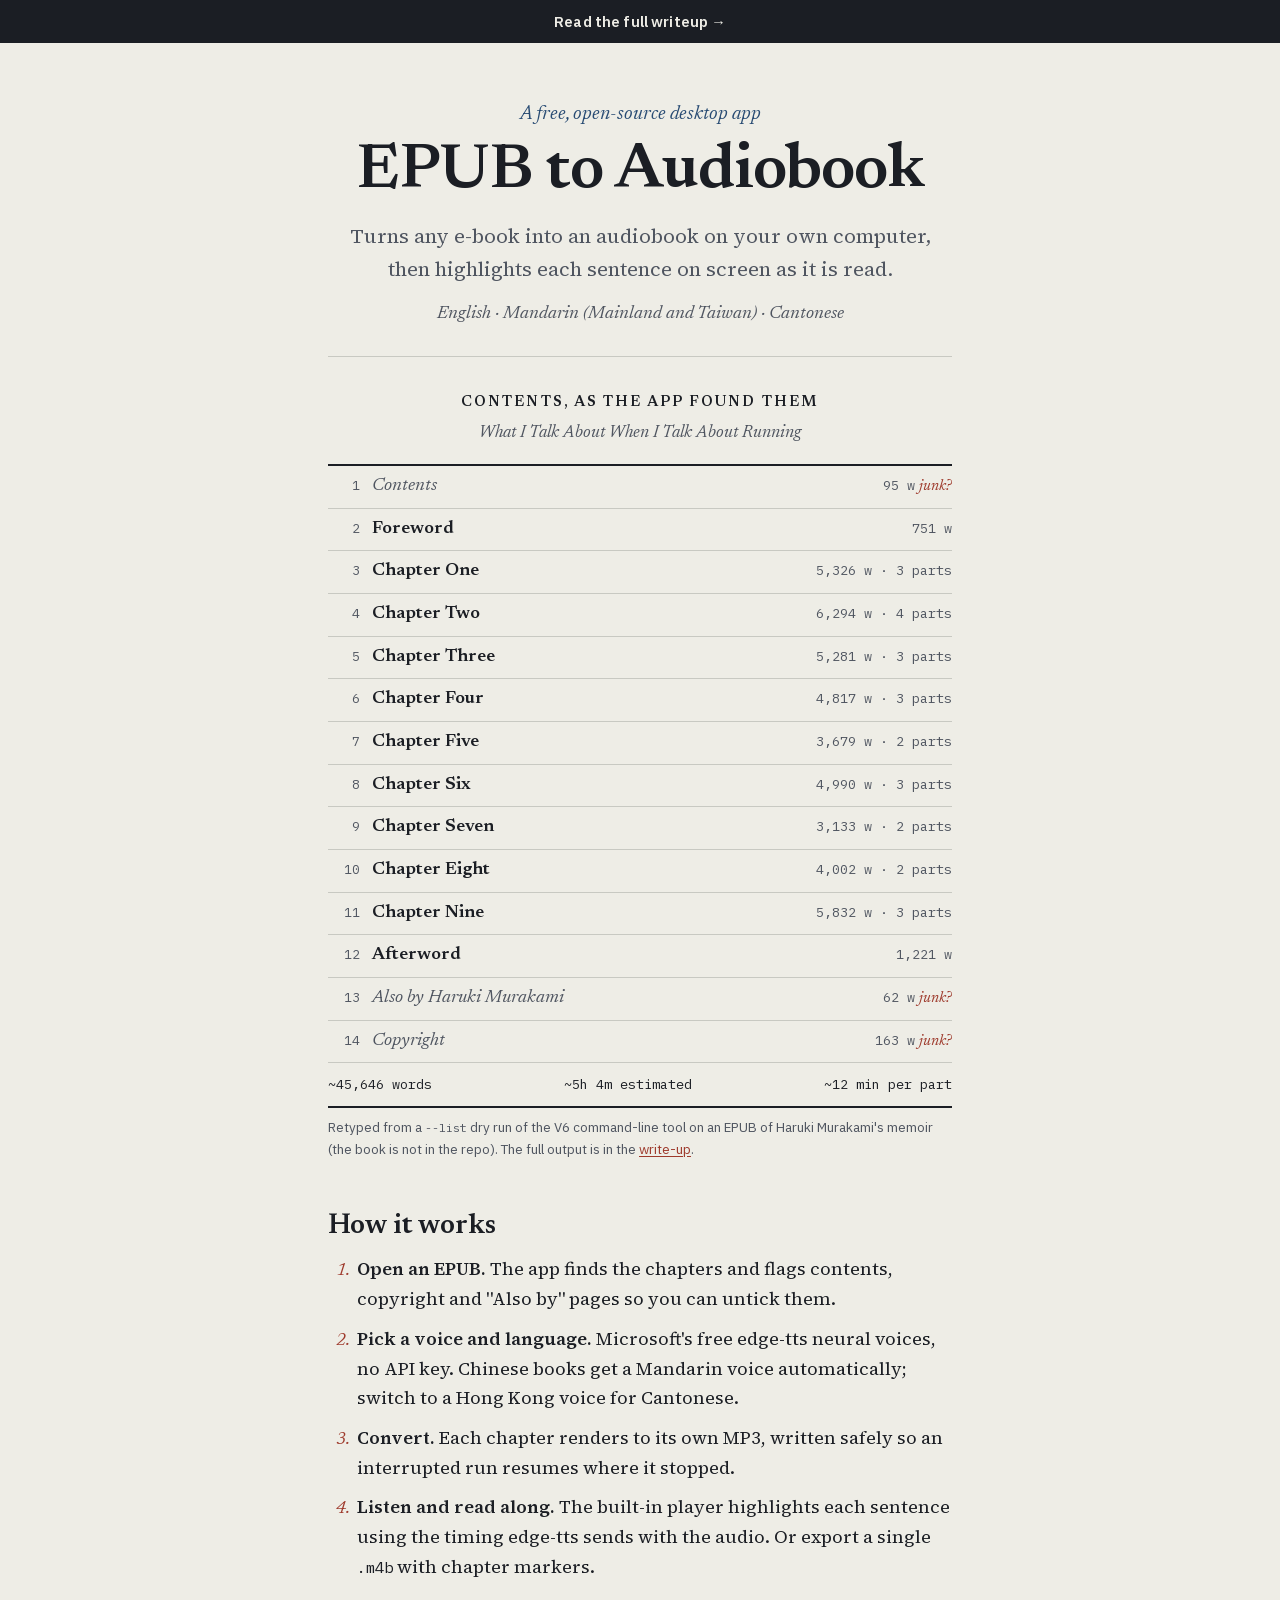
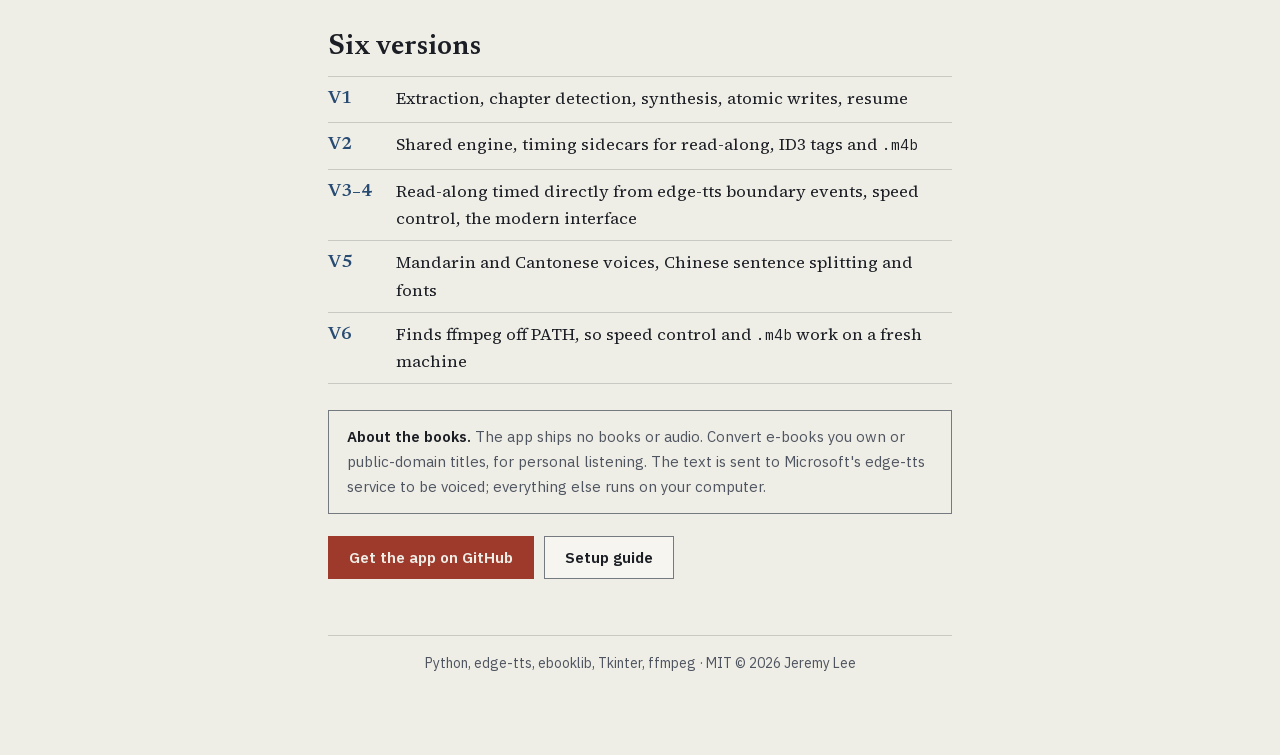
==== commit d89935e6: "Plainer prose in the READMEs, landing and overview pages" ====
--- a/index.html
+++ b/index.html
@@ -61,7 +61,7 @@
     <p class="langs">English · Mandarin (Mainland and Taiwan) · Cantonese</p>
   </div>
 
-  <section class="contents" aria-label="Chapters detected in a real book">
+  <section class="contents" aria-label="Chapters detected in a published book">
     <h2>Contents, as the app found them</h2>
     <p class="src">What I Talk About When I Talk About Running</p>
     <ol class="toc">
@@ -81,7 +81,7 @@
       <li class="junk"><span class="i">14</span><span class="t">Copyright</span><span class="w">163 w</span></li>
     </ol>
     <div class="toc-foot"><span>~45,646 words</span><span>~5h 4m estimated</span><span>~12 min per part</span></div>
-    <p class="cap">Retyped from a real <code>--list</code> dry run of the V6 command-line tool on an EPUB of Haruki Murakami's memoir (the book is not in the repo). The full output is in the <a href="overview/">write-up</a>.</p>
+    <p class="cap">Retyped from a <code>--list</code> dry run of the V6 command-line tool on an EPUB of Haruki Murakami's memoir (the book is not in the repo). The full output is in the <a href="overview/">write-up</a>.</p>
   </section>
 
   <h3>How it works</h3>
